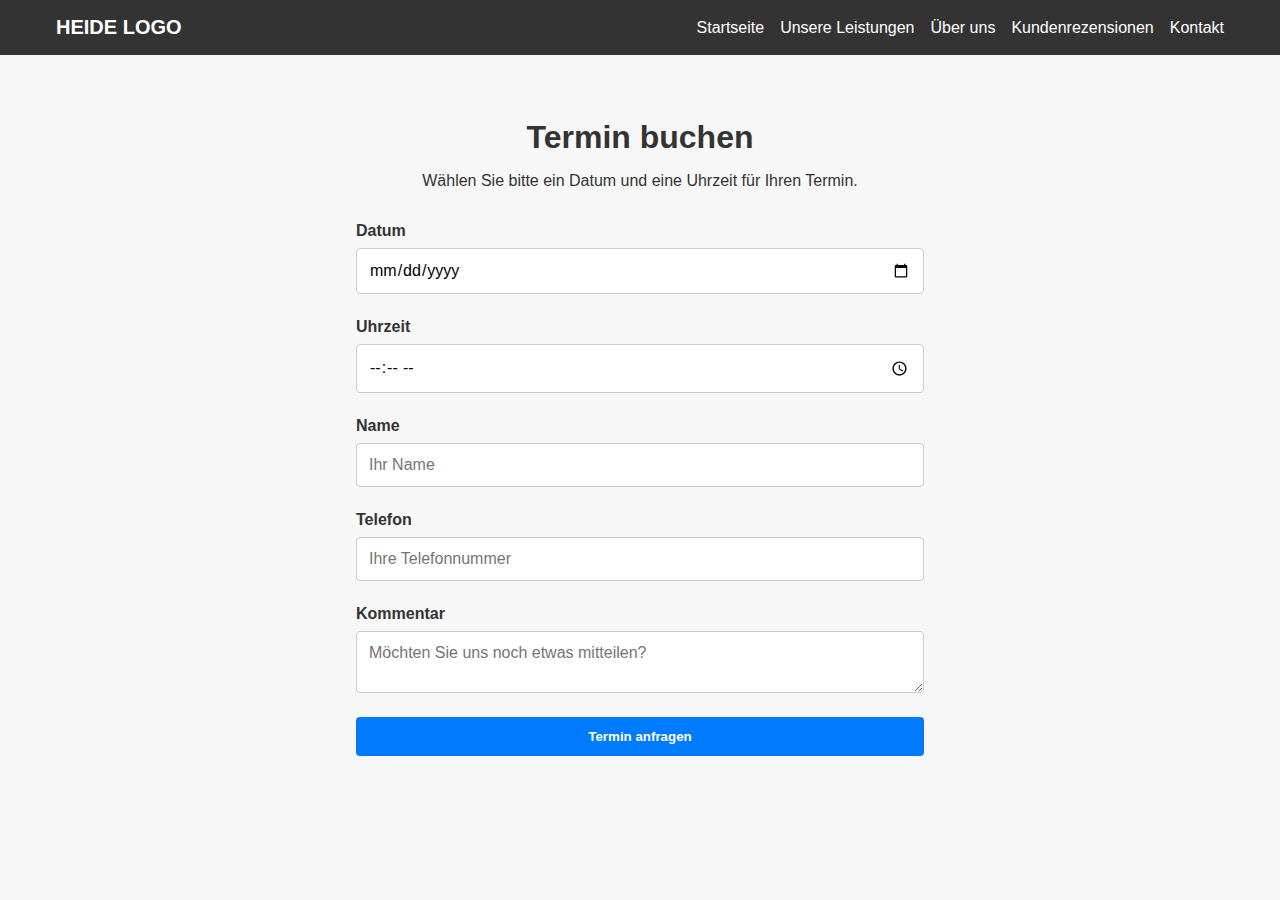
==== termin.html @ 79261a4e "Add files via upload" ====
<!DOCTYPE html>
<html lang="de">
<head>
  <meta charset="UTF-8" />
  <meta name="viewport" content="width=device-width, initial-scale=1.0"/>
  <title>Termin buchen - Kfz-Service Heid</title>
  <link rel="stylesheet" href="styles.css"/>
</head>
<body>

  <!-- Einfacher Header -->
  <header class="termin-header">
    <div class="termin-header-container">
      <div class="logo">HEIDE LOGO</div>
      <nav class="hero-nav">
        <ul>
          <li><a href="index.html#startseite">Startseite</a></li>
          <li><a href="index.html#leistungen">Unsere Leistungen</a></li>
          <li><a href="index.html#ueber-uns">Über uns</a></li>
          <li><a href="index.html#kundenrezensionen">Kundenrezensionen</a></li>
          <li><a href="index.html#kontakt">Kontakt</a></li>
        </ul>
      </nav>
    </div>
  </header>

  <!-- Terminbuchung -->
  <main class="termin-main">
    <h1>Termin buchen</h1>
    <p>Wählen Sie bitte ein Datum und eine Uhrzeit für Ihren Termin.</p>
    <form class="termin-form">
      <label for="date">Datum</label>
      <input type="date" id="date" name="date" required />

      <label for="time">Uhrzeit</label>
      <input type="time" id="time" name="time" required />

      <label for="name">Name</label>
      <input
        type="text"
        id="name"
        name="name"
        required
        placeholder="Ihr Name"
      />

      <label for="phone">Telefon</label>
      <input
        type="tel"
        id="phone"
        name="phone"
        required
        placeholder="Ihre Telefonnummer"
      />

      <label for="comment">Kommentar</label>
      <textarea
        id="comment"
        name="comment"
        placeholder="Möchten Sie uns noch etwas mitteilen?"
      ></textarea>

      <button type="submit">Termin anfragen</button>
    </form>
  </main>

</body>
</html>
---- styles.css ----
/* Basis-Reset */
* {
  margin: 0;
  padding: 0;
  box-sizing: border-box;
}

/* Schrift & Körper */
body {
  font-family: Arial, sans-serif;
  background: #f7f7f7;
  color: #333;
}

/* -------------------
   HEADER (transparent über Hero auf index.html)
-------------------- */
.hero-header {
  position: absolute;
  top: 0;
  left: 0;
  width: 100%;
  background: rgba(0, 0, 0, 0.3); /* Halbtransparenter Balken */
  z-index: 999;
  color: #fff;
}
.hero-header-container {
  display: flex;
  justify-content: space-between;
  align-items: center;
  max-width: 1200px;
  margin: 0 auto;
  padding: 1rem;
}
.logo {
  font-size: 1.25rem;
  font-weight: bold;
}
.hero-nav ul {
  list-style: none;
  display: flex;
  gap: 1rem;
}
.hero-nav a {
  text-decoration: none;
  color: #fff;
  font-weight: 500;
}
.hero-nav a:hover {
  text-decoration: underline;
}

/* -------------------
   HERO-SEKTION (index.html)
-------------------- */
.hero-section {
  position: relative;
  height: 100vh;
  background: url("https://images.unsplash.com/photo-1543747255-94b72995ac74?q=80&w=1470&auto=format&fit=crop&ixlib=rb-4.0.3&ixid=M3wxMjA3fDB8MHxwaG90by1wYWdlfHx8fGVufDB8fHx8fA%3D%3D")
              no-repeat center center/cover;
}
.hero-overlay {
  position: absolute;
  top: 0;
  left: 0;
  width: 100%;
  height: 100%;
  background-color: rgba(0,0,0,0.5);
}
.hero-content {
  position: relative;
  max-width: 800px;
  margin: 0 auto;
  color: #fff;
  text-align: center; /* Zentriert den Text */
  padding-top: 8rem;  /* Abstand, damit das Menü den Text nicht verdeckt */
  padding-left: 1rem;
  padding-right: 1rem;
}
.hero-content h1 {
  font-size: 3rem;
  margin-bottom: 1rem;
  font-weight: 700;
}
.hero-content p {
  font-size: 1.2rem;
  line-height: 1.4;
  margin-bottom: 1.5rem;
}
/* Buttons im Hero */
.hero-buttons {
  display: inline-flex;
  gap: 1rem;
}
.btn {
  text-decoration: none;
  font-weight: 600;
  padding: 0.75rem 1.25rem;
  border-radius: 4px;
  transition: background-color 0.2s ease;
}
.btn-primary {
  background-color: #007bff;
  color: #fff;
}
.btn-primary:hover {
  background-color: #0056b3;
}
.btn-secondary {
  background-color: transparent;
  border: 2px solid #fff;
  color: #fff;
}
.btn-secondary:hover {
  background-color: #fff;
  color: #000;
}

/* -------------------
   LEISTUNGEN
-------------------- */
.services-section {
  padding: 4rem 1rem;
  max-width: 1200px;
  margin: 0 auto;
  text-align: center;
}
.services-section h2 {
  font-size: 2rem;
  margin-bottom: 2rem;
}
.services-container {
  display: flex;
  flex-wrap: wrap;
  gap: 2rem;
  justify-content: center;
}
.service-card {
  background-color: #fff;
  border-radius: 8px;
  overflow: hidden;
  box-shadow: 0 2px 4px rgba(0,0,0,0.1);
  flex: 1 1 300px;
  max-width: 350px;
  display: flex;
  flex-direction: column;
  text-align: left;
}
.service-card img {
  width: 100%;
  height: 200px;        /* Einheitliche Höhe */
  object-fit: cover;    /* Zuschneiden statt verzerren */
}
.service-card h3 {
  font-size: 1.25rem;
  margin: 1rem;
}
.service-card p {
  margin: 0 1rem 1rem 1rem;
  line-height: 1.4;
}
.services-button {
  margin-top: 2rem;
}
.services-button .btn {
  padding: 0.75rem 2rem;
}

/* -------------------
   ÜBER UNS (abgegrenzter Bereich)
-------------------- */
.about-section {
  padding: 3rem 1rem;
  background-color: #e0e0e0; /* Heller Grauton für dezenten Kontrast */
}

.about-content {
  display: flex;
  flex-wrap: wrap;
  justify-content: space-between;
  gap: 2rem;
  max-width: 1200px;
  margin: 0 auto;
}

.about-text {
  flex: 1;
  min-width: 300px;
}

.about-text h2 {
  font-size: 1.5rem;
  color: #555;
  text-transform: uppercase;
  margin-bottom: 0.5rem;
}

.about-text h3 {
  font-size: 2rem;
  margin-bottom: 1rem;
  color: #111;
}

.about-text p {
  margin-bottom: 1rem;
}

.about-text ul {
  list-style: none;
  padding: 0;
}

.about-text li {
  margin-bottom: 0.5rem;
}

.about-images {
  display: flex;
  gap: 1rem;
  flex: 1;
  flex-wrap: wrap;
  min-width: 300px;
  justify-content: center;
}

.about-images img {
  width: 100%;
  max-width: 250px;
  border-radius: 8px;
  object-fit: cover;
  box-shadow: 0 2px 8px rgba(0,0,0,0.2);
}

.stats {
  display: flex;
  justify-content: space-around;
  flex-wrap: wrap;
  margin-top: 2rem;
  text-align: center;
}

.stat-box {
  flex: 1 1 200px;
  margin: 1rem 0;
}

.stat-box h3 {
  font-size: 2rem;
  color: #d10000;
  margin-bottom: 0.5rem;
}

.stat-box p {
  font-size: 1rem;
  color: #444;
}
/* -------------------
   KUNDENREZENSIONEN
-------------------- */
.testimonials-section {
  padding: 4rem 1rem;
  max-width: 1200px;
  margin: 0 auto;
  text-align: center;
}
.testimonials-section h2 {
  font-size: 2rem;
  margin-bottom: 2rem;
}
.testimonials-container {
  display: flex;
  flex-wrap: wrap;
  gap: 2rem;
  justify-content: center;
}
.testimonial-card {
  background-color: #fff;
  border-radius: 8px;
  box-shadow: 0 2px 4px rgba(0,0,0,0.1);
  flex: 1 1 300px;
  max-width: 350px;
  padding: 1rem;
  text-align: left;
}
.testimonial-text {
  font-style: italic;
  margin-bottom: 1rem;
}
.testimonial-author {
  font-weight: 600;
}
.testimonials-button {
  margin-top: 2rem;
}
.testimonials-button .btn {
  padding: 0.75rem 2rem;
}

/* -------------------
   KONTAKT
-------------------- */
.contact-section {
  background-color: #e0e0e0;
  padding: 3rem 1rem;
}

.contact-container {
  max-width: 800px;
  margin: 0 auto;
  text-align: center;
}

.contact-container h2 {
  font-size: 2rem;
  margin-bottom: 1rem;
  color: #111;
}

.contact-container p {
  margin: 0.5rem 0;
  color: #333;
}

.contact-container a {
  color: #d10000;
  text-decoration: none;
}

.contact-form {
  margin-top: 2rem;
  display: flex;
  flex-direction: column;
  gap: 1rem;
}

.contact-form input,
.contact-form textarea {
  padding: 0.75rem;
  border: none;
  border-radius: 6px;
  font-size: 1rem;
}

.contact-form textarea {
  min-height: 120px;
  resize: vertical;
}

.contact-form button {
  padding: 0.75rem;
  background-color: #d10000;
  color: white;
  border: none;
  border-radius: 6px;
  font-size: 1rem;
  cursor: pointer;
  transition: background-color 0.3s ease;
}

.contact-form button:hover {
  background-color: #a00000;
}

/* -------------------
   FOOTER
-------------------- */
.site-footer {
  background-color: #333;
  color: #fff;
  text-align: center;
  padding: 2rem;
  margin-top: 2rem;
}

/* -------------------
   TERMIN.HTML - HEADER
-------------------- */
.termin-header {
  background-color: #333;
  color: #fff;
}
.termin-header-container {
  display: flex;
  justify-content: space-between;
  align-items: center;
  max-width: 1200px;
  margin: 0 auto;
  padding: 1rem;
}

/* -------------------
   TERMIN.HTML - MAIN
-------------------- */
.termin-main {
  max-width: 600px;
  margin: 4rem auto;
  padding: 0 1rem;
  text-align: center;
}
.termin-main h1 {
  font-size: 2rem;
  margin-bottom: 1rem;
}
.termin-form {
  display: flex;
  flex-direction: column;
  margin-top: 2rem;
}
.termin-form label {
  text-align: left;
  margin-bottom: 0.5rem;
  font-weight: 600;
}
.termin-form input,
.termin-form textarea {
  padding: 0.75rem;
  margin-bottom: 1.5rem;
  border-radius: 4px;
  border: 1px solid #ccc;
  font: inherit;
}
.termin-form button {
  padding: 0.75rem 1.25rem;
  background-color: #007bff;
  color: #fff;
  border: none;
  font-weight: 600;
  cursor: pointer;
  border-radius: 4px;
}
.termin-form button:hover {
  background-color: #0056b3;
}

/* -------------------
   RESPONSIVE
-------------------- */
@media (max-width: 768px) {
  .hero-content h1 {
    font-size: 2rem;
  }
  .hero-content p {
    font-size: 1rem;
  }
  .hero-buttons {
    flex-direction: column;
    align-items: center;
  }
  .services-container {
    flex-direction: column;
    align-items: center;
  }
  .testimonials-container {
    flex-direction: column;
    align-items: center;
  }
}
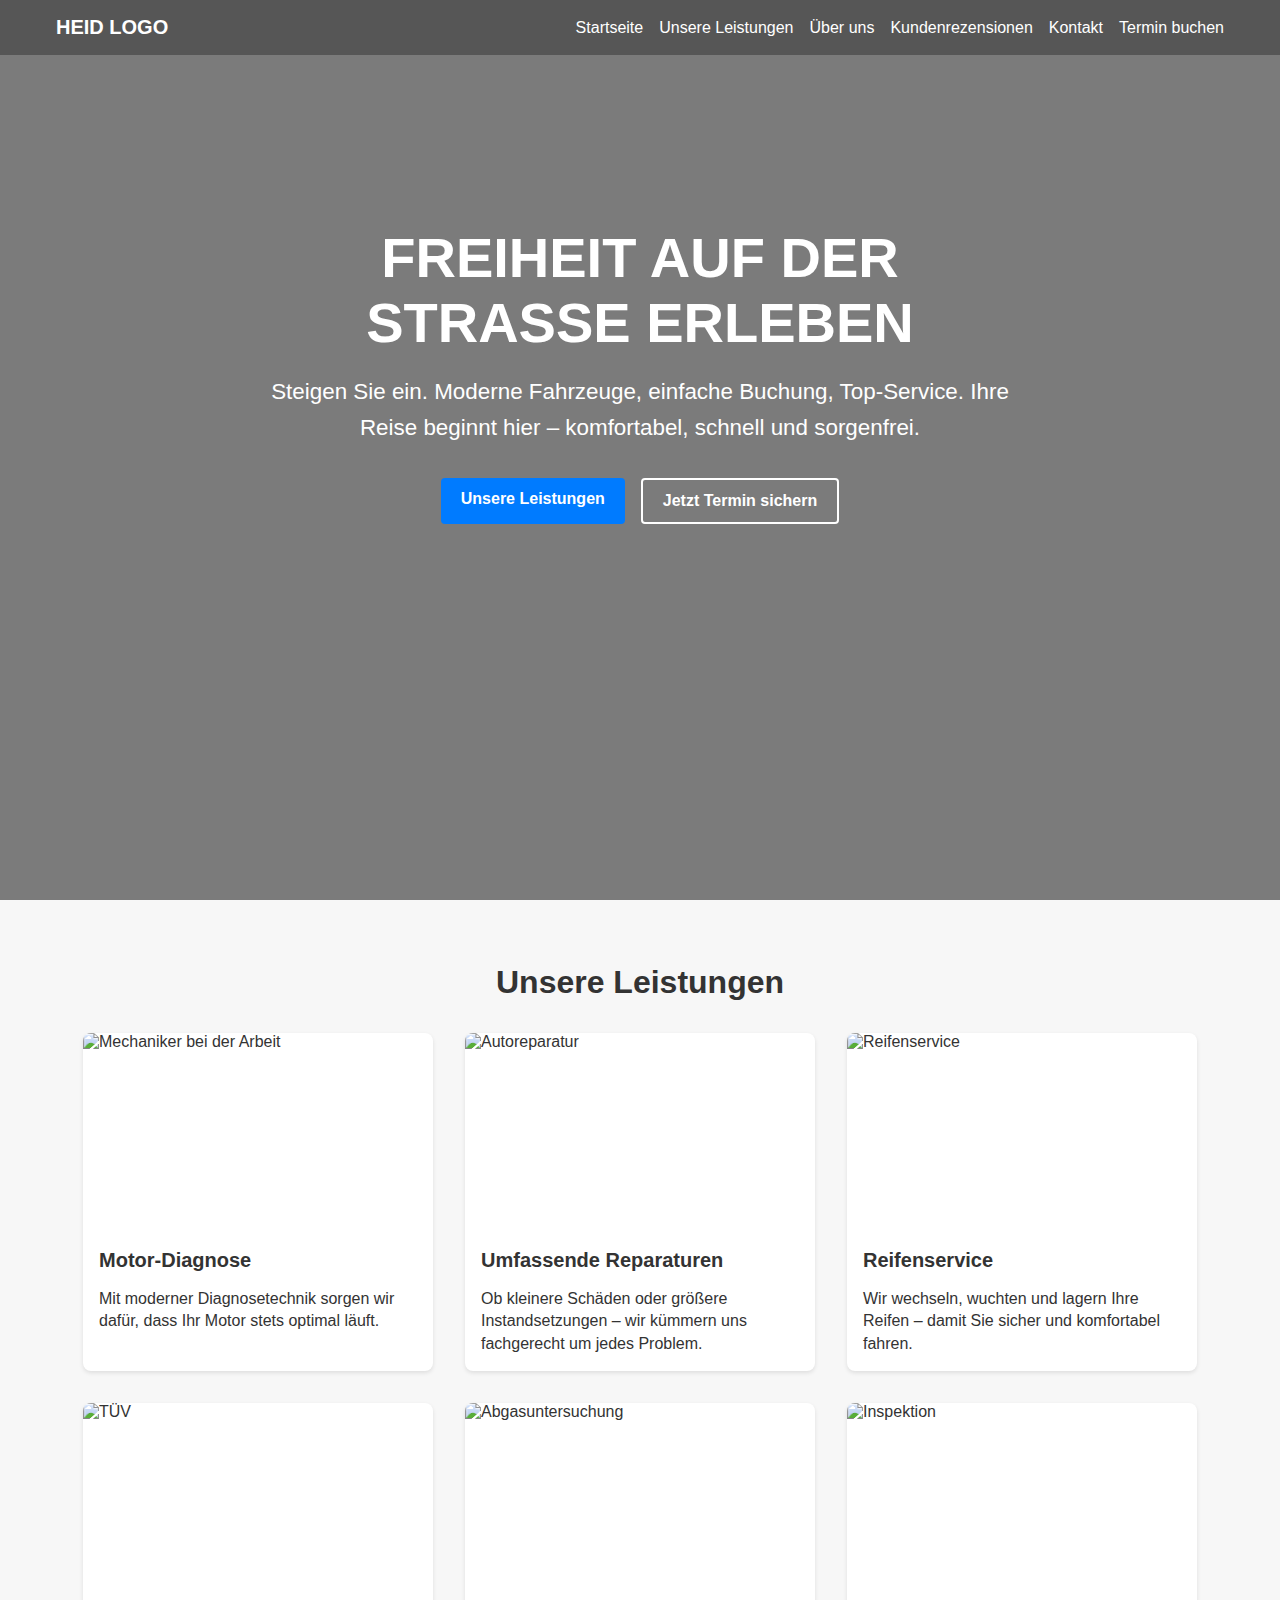
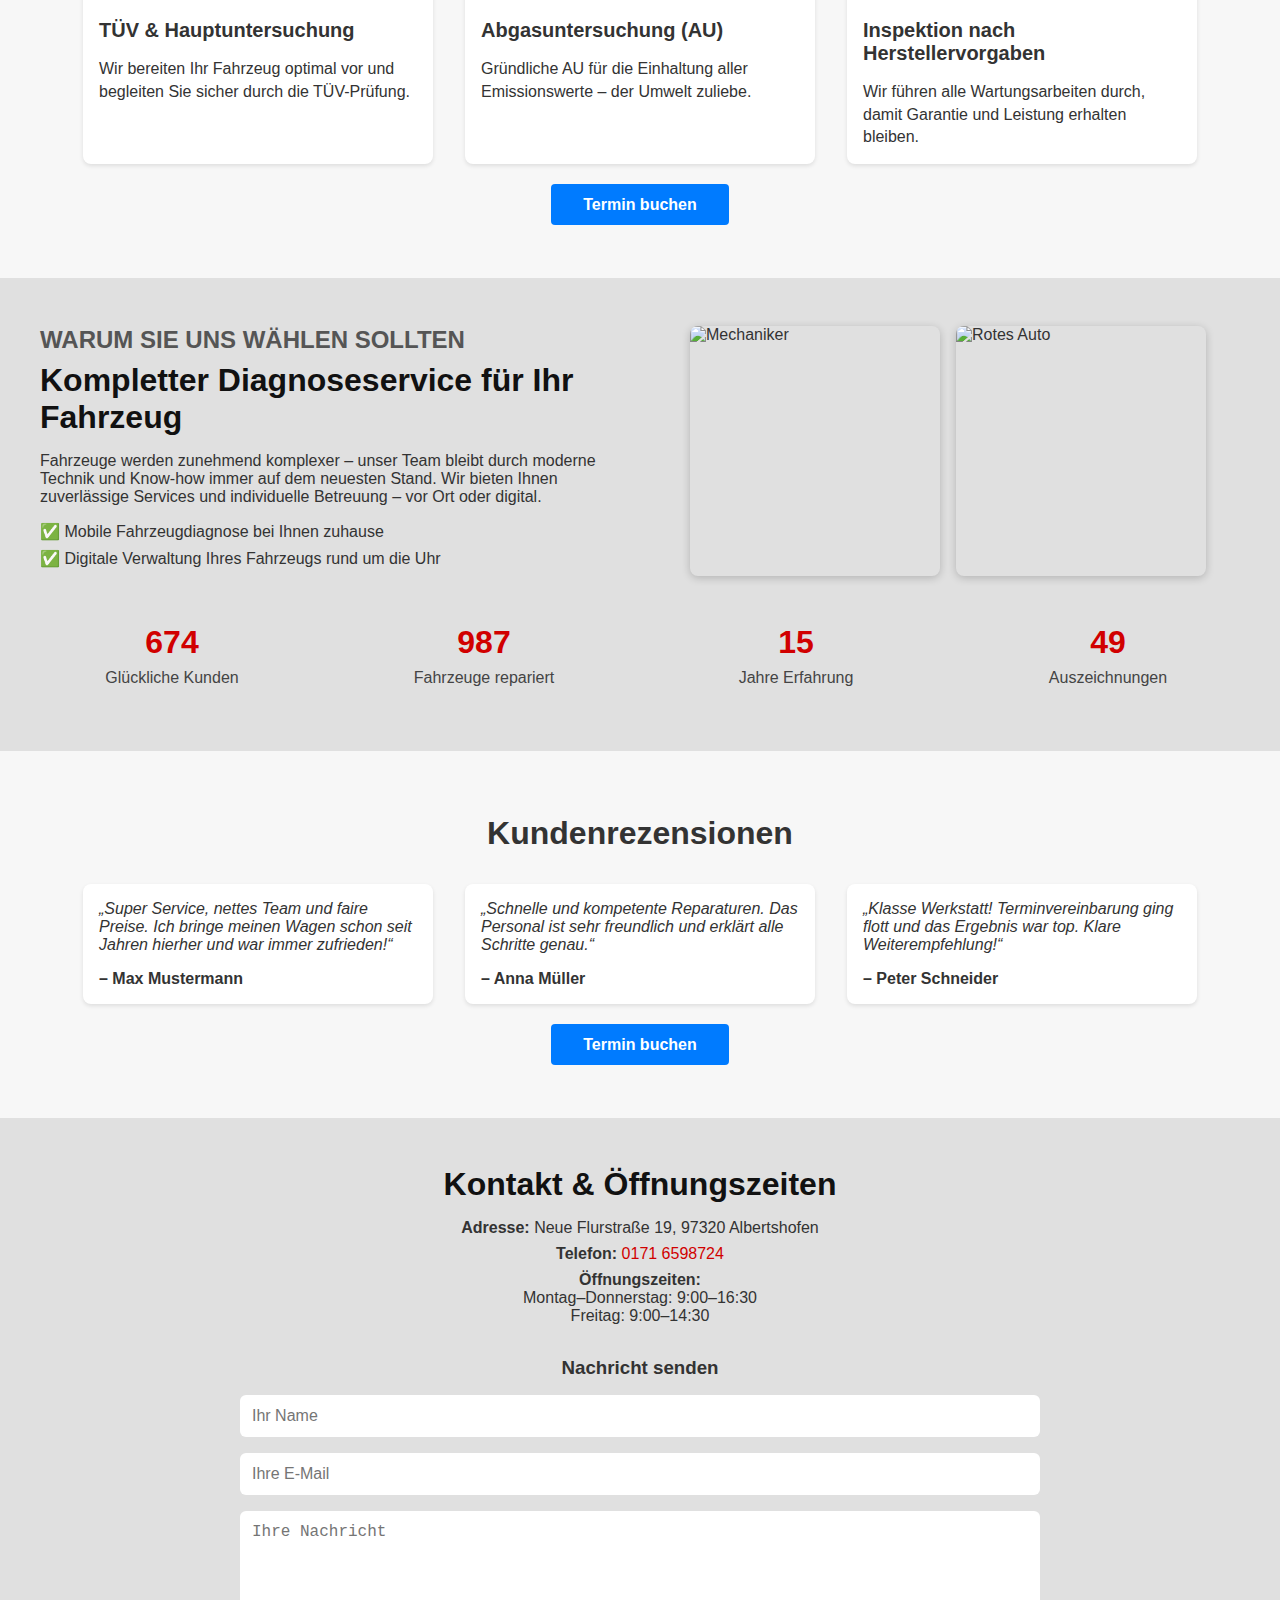
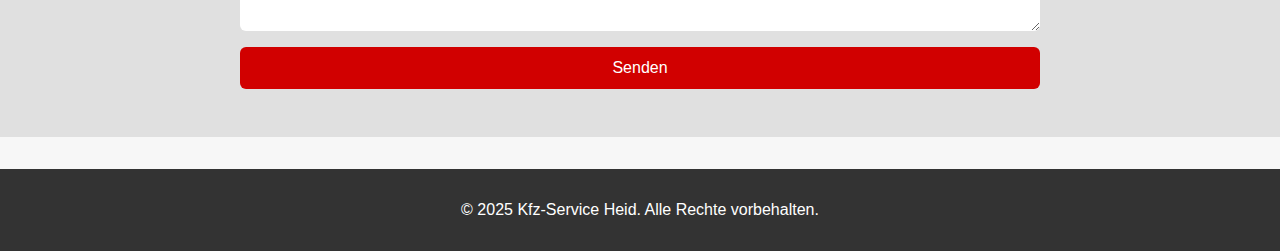
==== commit 1436435f: "termin.html" ====
--- a/termin.html
+++ b/termin.html
@@ -3,66 +3,234 @@
 <head>
   <meta charset="UTF-8" />
   <meta name="viewport" content="width=device-width, initial-scale=1.0"/>
-  <title>Termin buchen - Kfz-Service Heid</title>
+  <title>Kfz-Service Heid</title>
   <link rel="stylesheet" href="styles.css"/>
 </head>
 <body>
 
-  <!-- Einfacher Header -->
-  <header class="termin-header">
-    <div class="termin-header-container">
-      <div class="logo">HEIDE LOGO</div>
+  <!-- Transparenter Header -->
+  <header class="hero-header">
+    <div class="hero-header-container">
+      <div class="logo">HEID LOGO</div>
       <nav class="hero-nav">
         <ul>
-          <li><a href="index.html#startseite">Startseite</a></li>
-          <li><a href="index.html#leistungen">Unsere Leistungen</a></li>
-          <li><a href="index.html#ueber-uns">Über uns</a></li>
-          <li><a href="index.html#kundenrezensionen">Kundenrezensionen</a></li>
-          <li><a href="index.html#kontakt">Kontakt</a></li>
+          <li><a href="#startseite">Startseite</a></li>
+          <li><a href="#leistungen">Unsere Leistungen</a></li>
+          <li><a href="#ueber-uns">Über uns</a></li>
+          <li><a href="#kundenrezensionen">Kundenrezensionen</a></li>
+          <li><a href="#kontakt">Kontakt</a></li>
+          <li><a href="termin.html">Termin buchen</a></li>
         </ul>
       </nav>
     </div>
   </header>
 
-  <!-- Terminbuchung -->
-  <main class="termin-main">
-    <h1>Termin buchen</h1>
-    <p>Wählen Sie bitte ein Datum und eine Uhrzeit für Ihren Termin.</p>
-    <form class="termin-form">
-      <label for="date">Datum</label>
-      <input type="date" id="date" name="date" required />
-
-      <label for="time">Uhrzeit</label>
-      <input type="time" id="time" name="time" required />
-
-      <label for="name">Name</label>
-      <input
-        type="text"
-        id="name"
-        name="name"
-        required
-        placeholder="Ihr Name"
-      />
-
-      <label for="phone">Telefon</label>
-      <input
-        type="tel"
-        id="phone"
-        name="phone"
-        required
-        placeholder="Ihre Telefonnummer"
-      />
-
-      <label for="comment">Kommentar</label>
-      <textarea
-        id="comment"
-        name="comment"
-        placeholder="Möchten Sie uns noch etwas mitteilen?"
-      ></textarea>
-
-      <button type="submit">Termin anfragen</button>
-    </form>
-  </main>
+  <!-- Hero-Sektion -->
+  <section id="startseite" class="hero-section">
+    <!-- Dunkles Overlay -->
+    <div class="hero-overlay"></div>
+    <!-- Zentrierter Text im Hero -->
+    <div class="hero-content">
+      <h1>FREIHEIT AUF DER STRASSE ERLEBEN</h1>
+      <p>
+        Steigen Sie ein. Moderne Fahrzeuge, einfache Buchung, Top-Service.  
+        Ihre Reise beginnt hier – komfortabel, schnell und sorgenfrei.
+      </p>
+      <div class="hero-buttons">
+        <a href="#leistungen" class="btn btn-primary">Unsere Leistungen</a>
+        <a href="termin.html" class="btn btn-secondary">Jetzt Termin sichern</a>
+      </div>
+    </div>
+    
+  </section>
+
+  <main>
+    <!-- Leistungen -->
+    <section id="leistungen" class="services-section">
+      <h2>Unsere Leistungen</h2>
+      <div class="services-container">
+        <!-- 1. Leistung -->
+        <div class="service-card">
+          <img
+            src="https://plus.unsplash.com/premium_photo-1675810094948-d4634e766d2b?q=80&w=1470&auto=format&fit=crop&ixlib=rb-4.0.3&ixid=M3wxMjA3fDB8MHxwaG90by1wYWdlfHx8fGVufDB8fHx8fA%3D%3D"
+            alt="Mechaniker bei der Arbeit"
+          />
+          <h3>Motor-Diagnose</h3>
+          <p>
+            Mit moderner Diagnosetechnik sorgen wir dafür, dass Ihr Motor stets optimal läuft.
+          </p>
+        </div>
+        <!-- 2. Leistung -->
+        <div class="service-card">
+          <img
+            src="https://images.unsplash.com/photo-1643701079732-3b1c7a797e3d?q=80&w=1587&auto=format&fit=crop&ixlib=rb-4.0.3&ixid=M3wxMjA3fDB8MHxwaG90by1wYWdlfHx8fGVufDB8fHx8fA%3D%3D"
+            alt="Autoreparatur"
+          />
+          <h3>Umfassende Reparaturen</h3>
+          <p>
+            Ob kleinere Schäden oder größere Instandsetzungen –  
+            wir kümmern uns fachgerecht um jedes Problem.
+          </p>
+        </div>
+        <!-- 3. Leistung -->
+        <div class="service-card">
+          <img
+            src="https://images.unsplash.com/photo-1543747255-94b72995ac74?q=80&w=1470&auto=format&fit=crop&ixlib=rb-4.0.3&ixid=M3wxMjA3fDB8MHxwaG90by1wYWdlfHx8fGVufDB8fHx8fA%3D%3D"
+            alt="Reifenservice"
+          />
+          <h3>Reifenservice</h3>
+          <p>
+            Wir wechseln, wuchten und lagern Ihre Reifen – damit Sie sicher und komfortabel fahren.
+          </p>
+        </div>
+         <!-- 4. Leistung -->
+<div class="service-card">
+  <img
+    src="https://www.check24.de/kfz-versicherung/automagazin/crop/948/626/img/artikel/ratgeber/tuev.jpg"
+    alt="TÜV"
+  />
+  <h3>TÜV & Hauptuntersuchung</h3>
+  <p>
+    Wir bereiten Ihr Fahrzeug optimal vor und begleiten Sie sicher durch die TÜV-Prüfung.
+  </p>
+</div>
+
+<!-- 5. Leistung -->
+<div class="service-card">
+  <img
+    src="https://images.unsplash.com/photo-1556783151-c6d5e7d296bb?q=80&w=2070&auto=format&fit=crop&ixlib=rb-4.0.3&ixid=M3wxMjA3fDB8MHxwaG90by1wYWdlfHx8fGVufDB8fHx8fA%3D%3D"
+    alt="Abgasuntersuchung"
+  />
+  <h3>Abgasuntersuchung (AU)</h3>
+  <p>
+    Gründliche AU für die Einhaltung aller Emissionswerte – der Umwelt zuliebe.
+  </p>
+</div>
+
+<!-- 6. Leistung -->
+<div class="service-card">
+  <img
+    src="https://images.unsplash.com/photo-1625055930842-b9ad84b7facd?q=80&w=2070&auto=format&fit=crop&ixlib=rb-4.0.3&ixid=M3wxMjA3fDB8MHxwaG90by1wYWdlfHx8fGVufDB8fHx8fA%3D%3D"
+    alt="Inspektion"
+  />
+  <h3>Inspektion nach Herstellervorgaben</h3>
+  <p>
+    Wir führen alle Wartungsarbeiten durch, damit Garantie und Leistung erhalten bleiben.
+  </p>
+</div>
+      </div>
+     
+
+      <!-- Termin-Button unter den Leistungen -->
+      <div class="services-button">
+        <a href="termin.html" class="btn btn-primary">Termin buchen</a>
+      </div>
+    </section>
+
+    <!-- Über uns (abgegrenzter Bereich) -->
+    <section class="about-section">
+      <div class="about-content">
+        <div class="about-text">
+          <h2>Warum Sie uns wählen sollten</h2>
+          <h3>Kompletter Diagnoseservice für Ihr Fahrzeug</h3>
+          <p>
+            Fahrzeuge werden zunehmend komplexer – unser Team bleibt durch moderne Technik und Know-how immer auf dem neuesten Stand.  
+            Wir bieten Ihnen zuverlässige Services und individuelle Betreuung – vor Ort oder digital.
+          </p>
+          <ul>
+            <li>✅ Mobile Fahrzeugdiagnose bei Ihnen zuhause</li>
+            <li>✅ Digitale Verwaltung Ihres Fahrzeugs rund um die Uhr</li>
+          </ul>
+        </div>
+    
+        <div class="about-images">
+          <img src="https://images.unsplash.com/photo-1542282088-fe8426682b8f?q=80&w=900" alt="Mechaniker" />
+          <img src="https://images.unsplash.com/photo-1600880292089-90a7e086ee0c?q=80&w=900" alt="Rotes Auto" />
+        </div>
+      </div>
+    
+      <div class="stats">
+        <div class="stat-box">
+          <h3>674</h3>
+          <p>Glückliche Kunden</p>
+        </div>
+        <div class="stat-box">
+          <h3>987</h3>
+          <p>Fahrzeuge repariert</p>
+        </div>
+        <div class="stat-box">
+          <h3>15</h3>
+          <p>Jahre Erfahrung</p>
+        </div>
+        <div class="stat-box">
+          <h3>49</h3>
+          <p>Auszeichnungen</p>
+        </div>
+      </div>
+    </section>
+    
+
+    <!-- Kundenrezensionen -->
+    <section id="kundenrezensionen" class="testimonials-section">
+      <h2>Kundenrezensionen</h2>
+      <div class="testimonials-container">
+        <!-- 1. Rezension -->
+        <div class="testimonial-card">
+          <p class="testimonial-text">
+            „Super Service, nettes Team und faire Preise. Ich bringe meinen Wagen  
+            schon seit Jahren hierher und war immer zufrieden!“
+          </p>
+          <p class="testimonial-author">– Max Mustermann</p>
+        </div>
+        <!-- 2. Rezension -->
+        <div class="testimonial-card">
+          <p class="testimonial-text">
+            „Schnelle und kompetente Reparaturen. Das Personal ist sehr  
+            freundlich und erklärt alle Schritte genau.“
+          </p>
+          <p class="testimonial-author">– Anna Müller</p>
+        </div>
+        <!-- 3. Rezension -->
+        <div class="testimonial-card">
+          <p class="testimonial-text">
+            „Klasse Werkstatt! Terminvereinbarung ging flott und das Ergebnis  
+            war top. Klare Weiterempfehlung!“
+          </p>
+          <p class="testimonial-author">– Peter Schneider</p>
+        </div>
+      </div>
+      <!-- Termin-Button unter den Rezensionen -->
+      <div class="testimonials-button">
+        <a href="termin.html" class="btn btn-primary">Termin buchen</a>
+      </div>
+    </section>
+
+    <!-- Kontakt -->
+    <section class="contact-section">
+      <div class="contact-container">
+        <h2>Kontakt & Öffnungszeiten</h2>
+        <p><strong>Adresse:</strong> Neue Flurstraße 19, 97320 Albertshofen</p>
+        <p><strong>Telefon:</strong> <a href="tel:01716598724">0171 6598724</a></p>
+        <p><strong>Öffnungszeiten:</strong><br>
+          Montag–Donnerstag: 9:00–16:30<br>
+          Freitag: 9:00–14:30
+        </p>
+    
+        <form class="contact-form">
+          <h3>Nachricht senden</h3>
+          <input type="text" placeholder="Ihr Name" required />
+          <input type="email" placeholder="Ihre E-Mail" required />
+          <textarea placeholder="Ihre Nachricht" required></textarea>
+          <button type="submit">Senden</button>
+        </form>
+      </div>
+    </section>
+    
+
+  <!-- Footer -->
+  <footer class="site-footer">
+    <p>&copy; 2025 Kfz-Service Heid. Alle Rechte vorbehalten.</p>
+  </footer>
 
 </body>
 </html>
--- a/styles.css
+++ b/styles.css
@@ -72,20 +72,21 @@
   max-width: 800px;
   margin: 0 auto;
   color: #fff;
-  text-align: center; /* Zentriert den Text */
-  padding-top: 8rem;  /* Abstand, damit das Menü den Text nicht verdeckt */
+  text-align: center;
+  padding-top: 25vh;   /* Text mittiger platzieren */
   padding-left: 1rem;
   padding-right: 1rem;
 }
 .hero-content h1 {
-  font-size: 3rem;
-  margin-bottom: 1rem;
-  font-weight: 700;
+  font-size: 3.5rem;    /* größer */
+  margin-bottom: 1.2rem;
+  font-weight: 800;
+  text-transform: uppercase;
 }
 .hero-content p {
-  font-size: 1.2rem;
-  line-height: 1.4;
-  margin-bottom: 1.5rem;
+  font-size: 1.4rem;
+  line-height: 1.6;
+  margin-bottom: 2rem;
 }
 /* Buttons im Hero */
 .hero-buttons {
@@ -254,6 +255,8 @@
   font-size: 1rem;
   color: #444;
 }
+
+
 /* -------------------
    KUNDENREZENSIONEN
 -------------------- */
@@ -360,6 +363,7 @@
 .contact-form button:hover {
   background-color: #a00000;
 }
+
 
 /* -------------------
    FOOTER
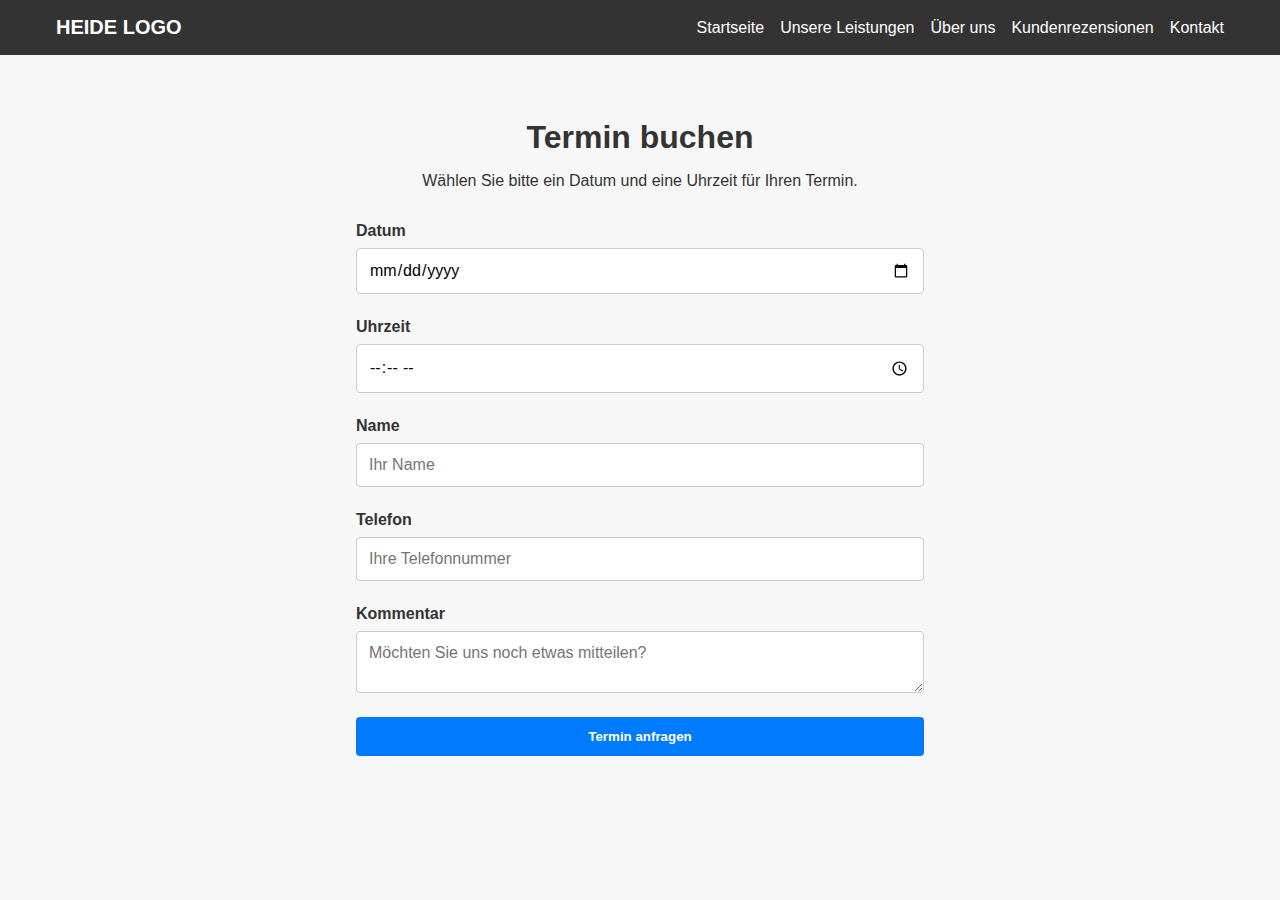
==== commit 7e1a5f0d: "Update termin.html" ====
--- a/termin.html
+++ b/termin.html
@@ -3,234 +3,66 @@
 <head>
   <meta charset="UTF-8" />
   <meta name="viewport" content="width=device-width, initial-scale=1.0"/>
-  <title>Kfz-Service Heid</title>
+  <title>Termin buchen - Kfz-Service Heid</title>
   <link rel="stylesheet" href="styles.css"/>
 </head>
 <body>
 
-  <!-- Transparenter Header -->
-  <header class="hero-header">
-    <div class="hero-header-container">
-      <div class="logo">HEID LOGO</div>
+  <!-- Einfacher Header -->
+  <header class="termin-header">
+    <div class="termin-header-container">
+      <div class="logo">HEIDE LOGO</div>
       <nav class="hero-nav">
         <ul>
-          <li><a href="#startseite">Startseite</a></li>
-          <li><a href="#leistungen">Unsere Leistungen</a></li>
-          <li><a href="#ueber-uns">Über uns</a></li>
-          <li><a href="#kundenrezensionen">Kundenrezensionen</a></li>
-          <li><a href="#kontakt">Kontakt</a></li>
-          <li><a href="termin.html">Termin buchen</a></li>
+          <li><a href="index.html#startseite">Startseite</a></li>
+          <li><a href="index.html#leistungen">Unsere Leistungen</a></li>
+          <li><a href="index.html#ueber-uns">Über uns</a></li>
+          <li><a href="index.html#kundenrezensionen">Kundenrezensionen</a></li>
+          <li><a href="index.html#kontakt">Kontakt</a></li>
         </ul>
       </nav>
     </div>
   </header>
 
-  <!-- Hero-Sektion -->
-  <section id="startseite" class="hero-section">
-    <!-- Dunkles Overlay -->
-    <div class="hero-overlay"></div>
-    <!-- Zentrierter Text im Hero -->
-    <div class="hero-content">
-      <h1>FREIHEIT AUF DER STRASSE ERLEBEN</h1>
-      <p>
-        Steigen Sie ein. Moderne Fahrzeuge, einfache Buchung, Top-Service.  
-        Ihre Reise beginnt hier – komfortabel, schnell und sorgenfrei.
-      </p>
-      <div class="hero-buttons">
-        <a href="#leistungen" class="btn btn-primary">Unsere Leistungen</a>
-        <a href="termin.html" class="btn btn-secondary">Jetzt Termin sichern</a>
-      </div>
-    </div>
-    
-  </section>
+  <!-- Terminbuchung -->
+  <main class="termin-main">
+    <h1>Termin buchen</h1>
+    <p>Wählen Sie bitte ein Datum und eine Uhrzeit für Ihren Termin.</p>
+    <form class="termin-form">
+      <label for="date">Datum</label>
+      <input type="date" id="date" name="date" required />
 
-  <main>
-    <!-- Leistungen -->
-    <section id="leistungen" class="services-section">
-      <h2>Unsere Leistungen</h2>
-      <div class="services-container">
-        <!-- 1. Leistung -->
-        <div class="service-card">
-          <img
-            src="https://plus.unsplash.com/premium_photo-1675810094948-d4634e766d2b?q=80&w=1470&auto=format&fit=crop&ixlib=rb-4.0.3&ixid=M3wxMjA3fDB8MHxwaG90by1wYWdlfHx8fGVufDB8fHx8fA%3D%3D"
-            alt="Mechaniker bei der Arbeit"
-          />
-          <h3>Motor-Diagnose</h3>
-          <p>
-            Mit moderner Diagnosetechnik sorgen wir dafür, dass Ihr Motor stets optimal läuft.
-          </p>
-        </div>
-        <!-- 2. Leistung -->
-        <div class="service-card">
-          <img
-            src="https://images.unsplash.com/photo-1643701079732-3b1c7a797e3d?q=80&w=1587&auto=format&fit=crop&ixlib=rb-4.0.3&ixid=M3wxMjA3fDB8MHxwaG90by1wYWdlfHx8fGVufDB8fHx8fA%3D%3D"
-            alt="Autoreparatur"
-          />
-          <h3>Umfassende Reparaturen</h3>
-          <p>
-            Ob kleinere Schäden oder größere Instandsetzungen –  
-            wir kümmern uns fachgerecht um jedes Problem.
-          </p>
-        </div>
-        <!-- 3. Leistung -->
-        <div class="service-card">
-          <img
-            src="https://images.unsplash.com/photo-1543747255-94b72995ac74?q=80&w=1470&auto=format&fit=crop&ixlib=rb-4.0.3&ixid=M3wxMjA3fDB8MHxwaG90by1wYWdlfHx8fGVufDB8fHx8fA%3D%3D"
-            alt="Reifenservice"
-          />
-          <h3>Reifenservice</h3>
-          <p>
-            Wir wechseln, wuchten und lagern Ihre Reifen – damit Sie sicher und komfortabel fahren.
-          </p>
-        </div>
-         <!-- 4. Leistung -->
-<div class="service-card">
-  <img
-    src="https://www.check24.de/kfz-versicherung/automagazin/crop/948/626/img/artikel/ratgeber/tuev.jpg"
-    alt="TÜV"
-  />
-  <h3>TÜV & Hauptuntersuchung</h3>
-  <p>
-    Wir bereiten Ihr Fahrzeug optimal vor und begleiten Sie sicher durch die TÜV-Prüfung.
-  </p>
-</div>
+      <label for="time">Uhrzeit</label>
+      <input type="time" id="time" name="time" required />
 
-<!-- 5. Leistung -->
-<div class="service-card">
-  <img
-    src="https://images.unsplash.com/photo-1556783151-c6d5e7d296bb?q=80&w=2070&auto=format&fit=crop&ixlib=rb-4.0.3&ixid=M3wxMjA3fDB8MHxwaG90by1wYWdlfHx8fGVufDB8fHx8fA%3D%3D"
-    alt="Abgasuntersuchung"
-  />
-  <h3>Abgasuntersuchung (AU)</h3>
-  <p>
-    Gründliche AU für die Einhaltung aller Emissionswerte – der Umwelt zuliebe.
-  </p>
-</div>
+      <label for="name">Name</label>
+      <input
+        type="text"
+        id="name"
+        name="name"
+        required
+        placeholder="Ihr Name"
+      />
 
-<!-- 6. Leistung -->
-<div class="service-card">
-  <img
-    src="https://images.unsplash.com/photo-1625055930842-b9ad84b7facd?q=80&w=2070&auto=format&fit=crop&ixlib=rb-4.0.3&ixid=M3wxMjA3fDB8MHxwaG90by1wYWdlfHx8fGVufDB8fHx8fA%3D%3D"
-    alt="Inspektion"
-  />
-  <h3>Inspektion nach Herstellervorgaben</h3>
-  <p>
-    Wir führen alle Wartungsarbeiten durch, damit Garantie und Leistung erhalten bleiben.
-  </p>
-</div>
-      </div>
-     
+      <label for="phone">Telefon</label>
+      <input
+        type="tel"
+        id="phone"
+        name="phone"
+        required
+        placeholder="Ihre Telefonnummer"
+      />
 
-      <!-- Termin-Button unter den Leistungen -->
-      <div class="services-button">
-        <a href="termin.html" class="btn btn-primary">Termin buchen</a>
-      </div>
-    </section>
+      <label for="comment">Kommentar</label>
+      <textarea
+        id="comment"
+        name="comment"
+        placeholder="Möchten Sie uns noch etwas mitteilen?"
+      ></textarea>
 
-    <!-- Über uns (abgegrenzter Bereich) -->
-    <section class="about-section">
-      <div class="about-content">
-        <div class="about-text">
-          <h2>Warum Sie uns wählen sollten</h2>
-          <h3>Kompletter Diagnoseservice für Ihr Fahrzeug</h3>
-          <p>
-            Fahrzeuge werden zunehmend komplexer – unser Team bleibt durch moderne Technik und Know-how immer auf dem neuesten Stand.  
-            Wir bieten Ihnen zuverlässige Services und individuelle Betreuung – vor Ort oder digital.
-          </p>
-          <ul>
-            <li>✅ Mobile Fahrzeugdiagnose bei Ihnen zuhause</li>
-            <li>✅ Digitale Verwaltung Ihres Fahrzeugs rund um die Uhr</li>
-          </ul>
-        </div>
-    
-        <div class="about-images">
-          <img src="https://images.unsplash.com/photo-1542282088-fe8426682b8f?q=80&w=900" alt="Mechaniker" />
-          <img src="https://images.unsplash.com/photo-1600880292089-90a7e086ee0c?q=80&w=900" alt="Rotes Auto" />
-        </div>
-      </div>
-    
-      <div class="stats">
-        <div class="stat-box">
-          <h3>674</h3>
-          <p>Glückliche Kunden</p>
-        </div>
-        <div class="stat-box">
-          <h3>987</h3>
-          <p>Fahrzeuge repariert</p>
-        </div>
-        <div class="stat-box">
-          <h3>15</h3>
-          <p>Jahre Erfahrung</p>
-        </div>
-        <div class="stat-box">
-          <h3>49</h3>
-          <p>Auszeichnungen</p>
-        </div>
-      </div>
-    </section>
-    
-
-    <!-- Kundenrezensionen -->
-    <section id="kundenrezensionen" class="testimonials-section">
-      <h2>Kundenrezensionen</h2>
-      <div class="testimonials-container">
-        <!-- 1. Rezension -->
-        <div class="testimonial-card">
-          <p class="testimonial-text">
-            „Super Service, nettes Team und faire Preise. Ich bringe meinen Wagen  
-            schon seit Jahren hierher und war immer zufrieden!“
-          </p>
-          <p class="testimonial-author">– Max Mustermann</p>
-        </div>
-        <!-- 2. Rezension -->
-        <div class="testimonial-card">
-          <p class="testimonial-text">
-            „Schnelle und kompetente Reparaturen. Das Personal ist sehr  
-            freundlich und erklärt alle Schritte genau.“
-          </p>
-          <p class="testimonial-author">– Anna Müller</p>
-        </div>
-        <!-- 3. Rezension -->
-        <div class="testimonial-card">
-          <p class="testimonial-text">
-            „Klasse Werkstatt! Terminvereinbarung ging flott und das Ergebnis  
-            war top. Klare Weiterempfehlung!“
-          </p>
-          <p class="testimonial-author">– Peter Schneider</p>
-        </div>
-      </div>
-      <!-- Termin-Button unter den Rezensionen -->
-      <div class="testimonials-button">
-        <a href="termin.html" class="btn btn-primary">Termin buchen</a>
-      </div>
-    </section>
-
-    <!-- Kontakt -->
-    <section class="contact-section">
-      <div class="contact-container">
-        <h2>Kontakt & Öffnungszeiten</h2>
-        <p><strong>Adresse:</strong> Neue Flurstraße 19, 97320 Albertshofen</p>
-        <p><strong>Telefon:</strong> <a href="tel:01716598724">0171 6598724</a></p>
-        <p><strong>Öffnungszeiten:</strong><br>
-          Montag–Donnerstag: 9:00–16:30<br>
-          Freitag: 9:00–14:30
-        </p>
-    
-        <form class="contact-form">
-          <h3>Nachricht senden</h3>
-          <input type="text" placeholder="Ihr Name" required />
-          <input type="email" placeholder="Ihre E-Mail" required />
-          <textarea placeholder="Ihre Nachricht" required></textarea>
-          <button type="submit">Senden</button>
-        </form>
-      </div>
-    </section>
-    
-
-  <!-- Footer -->
-  <footer class="site-footer">
-    <p>&copy; 2025 Kfz-Service Heid. Alle Rechte vorbehalten.</p>
-  </footer>
+      <button type="submit">Termin anfragen</button>
+    </form>
+  </main>
 
 </body>
 </html>
